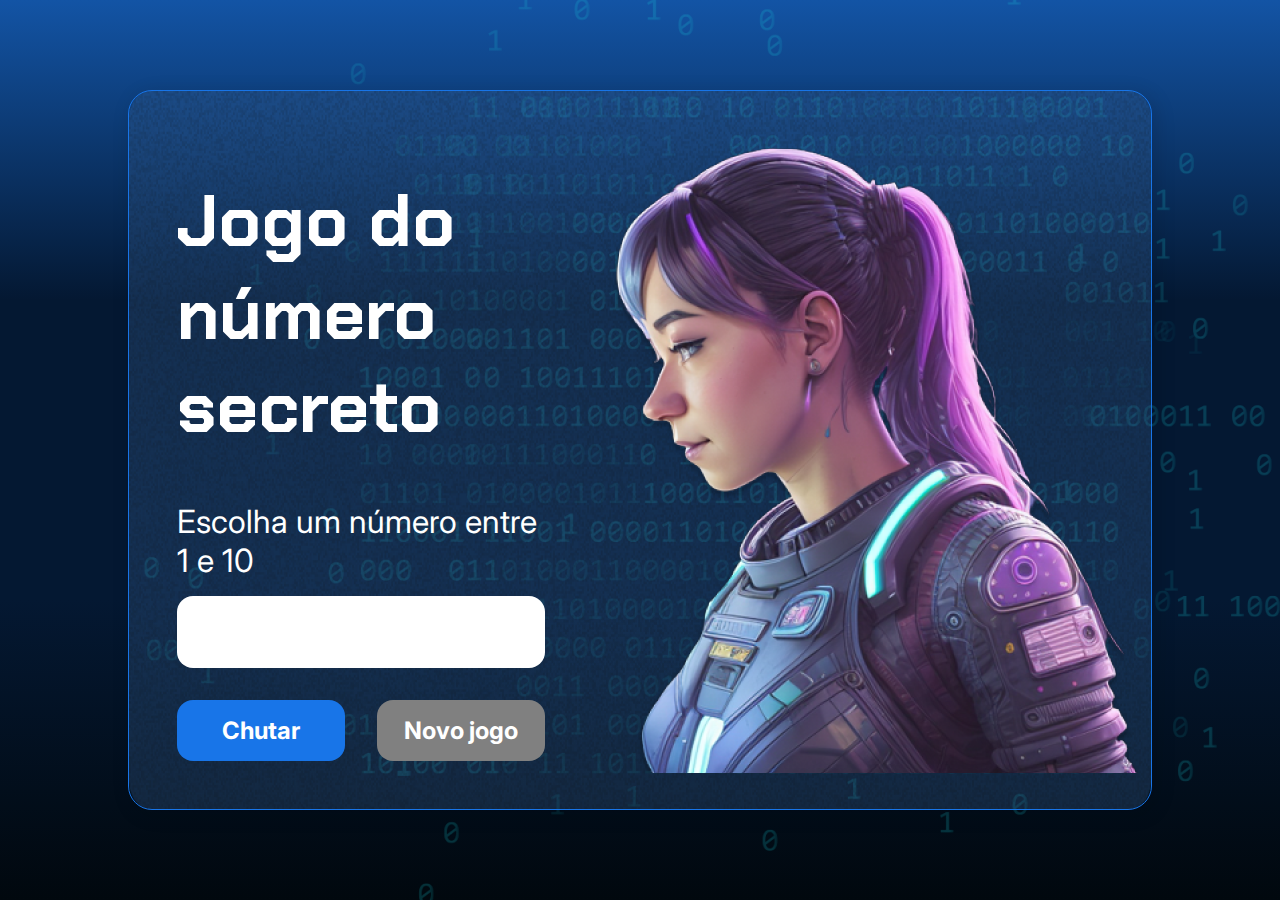
==== js-with-html/index.html @ 365a35cf "desafio js console alert and js with html" ====
<!DOCTYPE html>
<html lang="pt-br">

<head>
    <meta charset="UTF-8">
    <meta name="viewport" content="width=device-width, initial-scale=1.0">
    <script src="https://code.responsivevoice.org/responsivevoice.js"></script>
    <link rel="preconnect" href="https://fonts.googleapis.com">
    <link rel="preconnect" href="https://fonts.gstatic.com" crossorigin>
    <link href="https://fonts.googleapis.com/css2?family=Chakra+Petch:wght@700&family=Inter:wght@400;700&display=swap"
        rel="stylesheet">
    <link rel="stylesheet" href="style.css">
    <title>JS Game</title>
</head>

<body>

    <div class="container">
        <div class="container__conteudo">
            <div class="container__informacoes">
                <div class="container__texto">
                    <h1></h1>
                    <p class="texto__paragrafo"></p>
                </div>
                <input type="number" min="1" max="10" class="container__input">
                <div class="chute container__botoes">
                    <button onclick="verificarChute()" class="container__botao">Chutar</button>
                    <button onclick="" id="reiniciar" class="container__botao" disabled>Novo jogo</button>
                </div>
            </div>
            <img src="./img/ia.png" alt="Uma pessoa olhando para a esquerda" class="container__imagem-pessoa" />
        </div>
    </div>

    <script src="app.js" defer></script>
    
</body>

</html>
---- js-with-html/style.css ----
* {
    box-sizing: border-box;
    margin: 0;
    padding: 0;
    color: white;
}

body {
    background: linear-gradient(#1354A5 0%, #041832 33.33%, #041832 66.67%, #01080E 100%);
    height: 100vh;
    display: flex;
    align-items: center;
    justify-content: center;
}


body::before {
    background-image: url("img/code.png");
    background-repeat: no-repeat;
    background-position: right;
    content: "";
    display: block;
    position: absolute;
    width: 100%;
    height: 100%;
    opacity: 0.4;
}

.container {
    width: 80%;
    height: 80%;
    display: flex;
    align-items: center;
    justify-content: space-between;
    border-radius: 24px;
    border: 1px solid #1875E8;
    box-shadow: 4px 4px 20px 0px rgba(1, 8, 14, 0.15);
    background-image: url("img/Ruido.png");
    background-size: 100% 100%;
    position: relative;
}


.container__conteudo {
    display: flex;
    align-items: center;
    position: absolute;
    bottom: 0;
}

.container__informacoes {
    flex: 1;
    padding: 3rem;
}

.container__botao {
    border-radius: 16px;
    background: #1875E8;
    padding: 16px 24px;
    width: 100%;
    font-size: 24px;
    font-weight: 700;
    border: none;
    margin-top: 2rem;
}

.container__texto {
    margin: 16px 0 16px 0;
}

.container__texto-azul {
    color: #1875E8;
}

.container__input {
    width: 100%;
    height: 72px;
    border-radius: 16px;
    background-color: #FFF;
    border: none;
    color: #1875E8;
    padding: 2rem;
    font-size: 24px;
    font-weight: 700;
    font-family: 'Inter', sans-serif;
}

.container__botoes {
    display: flex;
    gap: 2em;
}

h1 {
    font-family: 'Chakra Petch', sans-serif;
    font-size: 72px;
    padding-bottom: 3rem;
}

p,
button {
    font-family: 'Inter', sans-serif;
}

.texto__paragrafo {
    font-size: 32px;
    font-weight: 400;
}

button:disabled {
    background-color: gray;
}

@media screen and (max-width: 1250px) {

    h1 {
        font-size: 50px;
    }

    .container__botao {
        font-size: 16px;
    }


    .texto__paragrafo {
        font-size: 24px;
    }

    .container__imagem-pessoa {
        display: none;
    }

    .container__conteudo {
        display: block;
        position: inherit;
    }

    .container__informacoes {
        padding: 1rem
    }
}
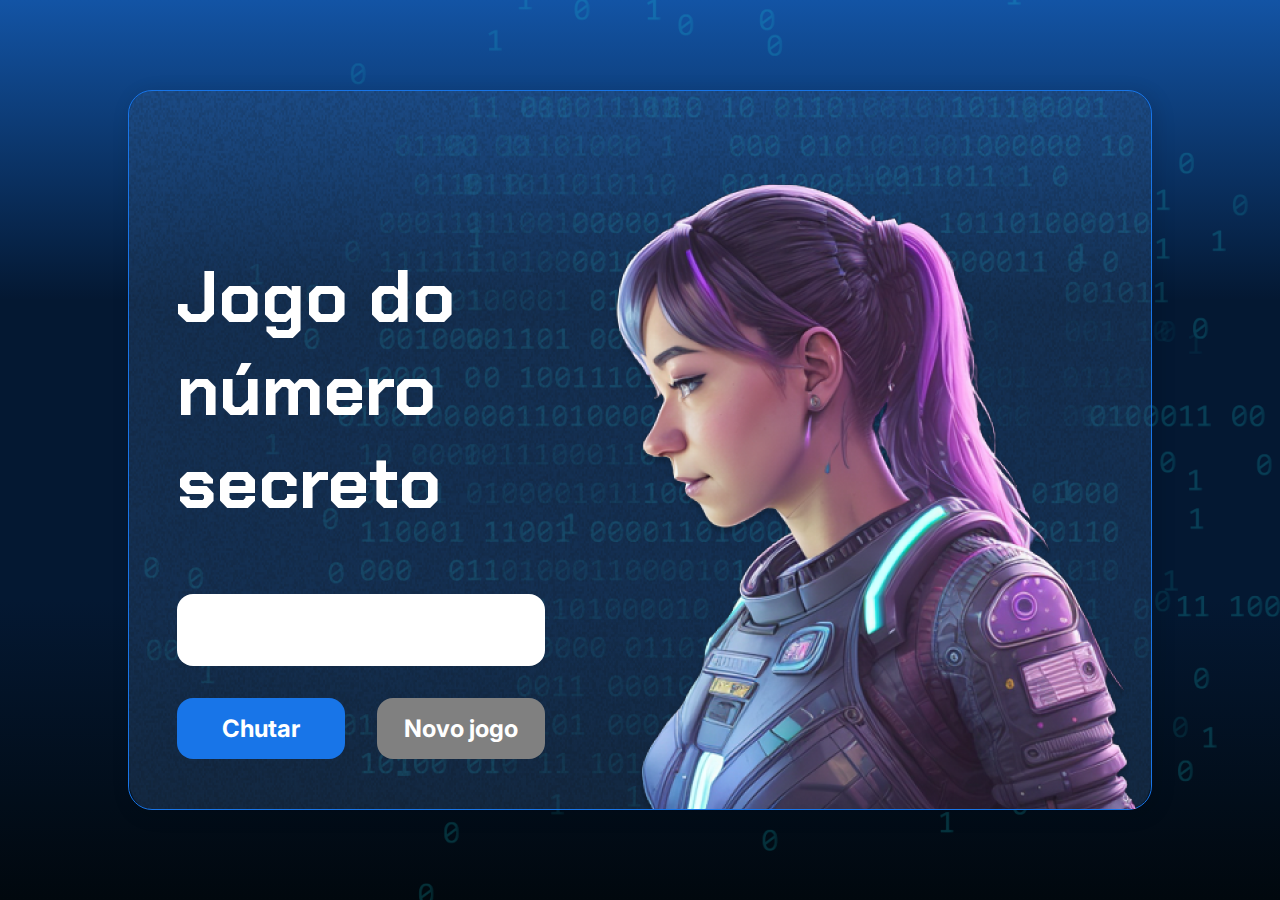
==== commit 6196cf6f: "desafio arrays and jogo numero secreto done" ====
--- a/js-with-html/index.html
+++ b/js-with-html/index.html
@@ -25,7 +25,7 @@
                 <input type="number" min="1" max="10" class="container__input">
                 <div class="chute container__botoes">
                     <button onclick="verificarChute()" class="container__botao">Chutar</button>
-                    <button onclick="" id="reiniciar" class="container__botao" disabled>Novo jogo</button>
+                    <button onclick="reiniciarJogo()" id="reiniciar" class="container__botao" disabled>Novo jogo</button>
                 </div>
             </div>
             <img src="./img/ia.png" alt="Uma pessoa olhando para a esquerda" class="container__imagem-pessoa" />
